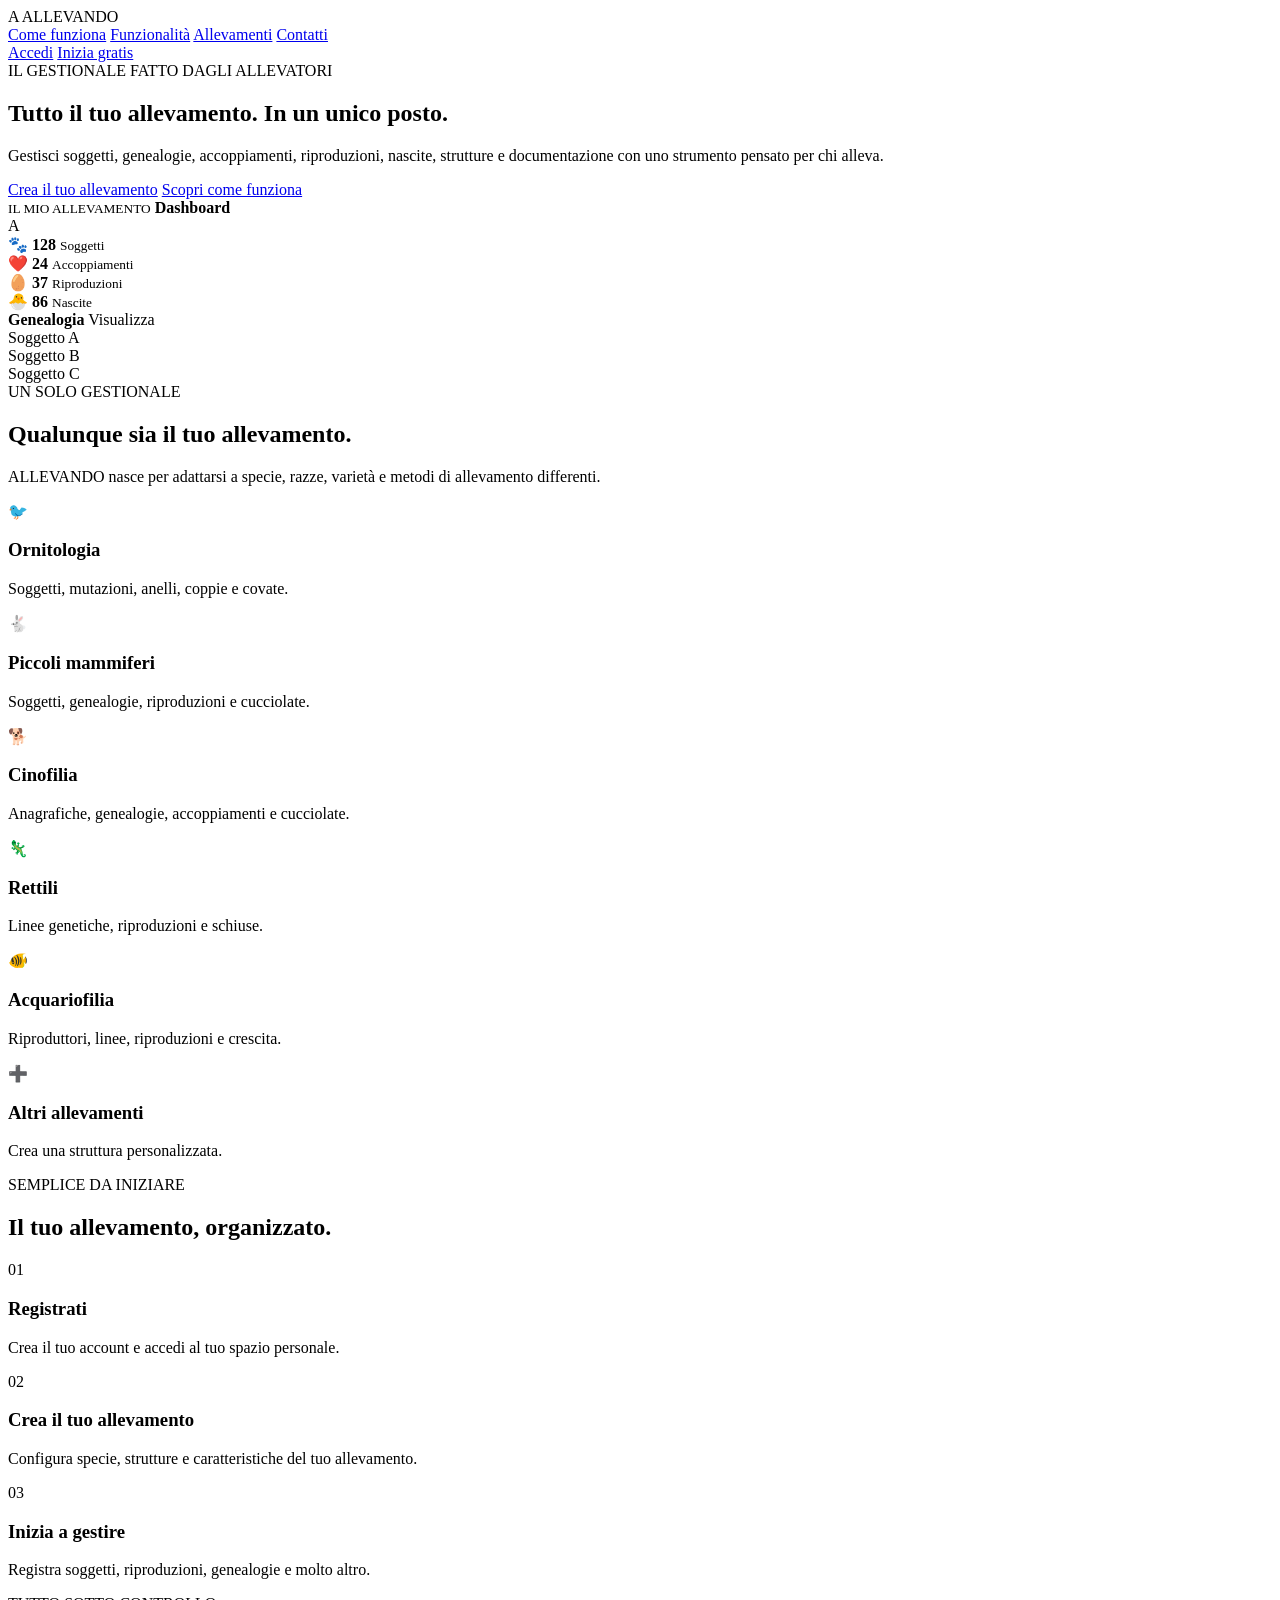
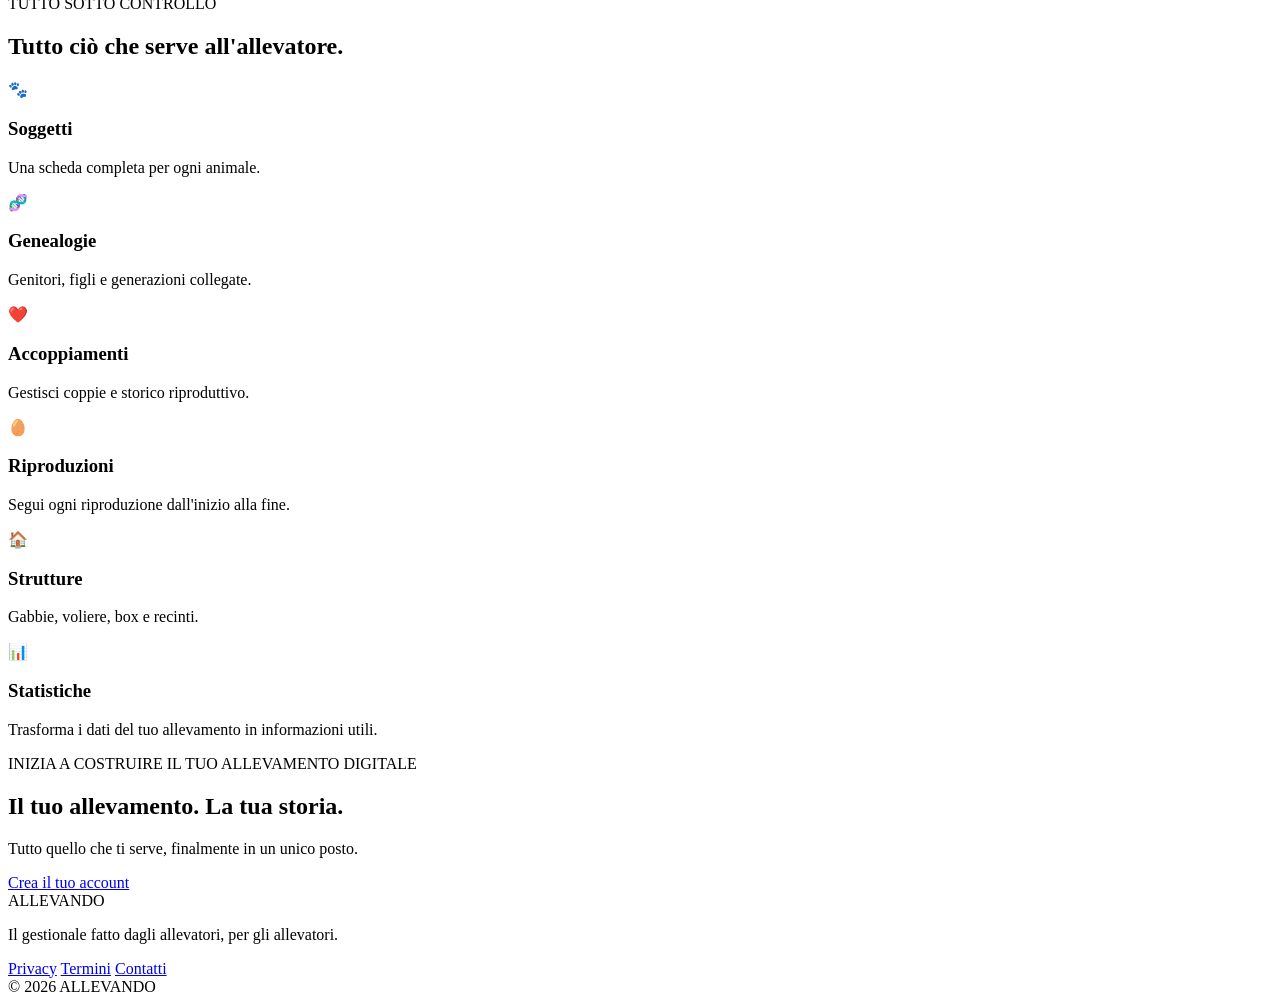
==== index.html @ 3fe0ae97 "Create index.html" ====
<!DOCTYPE html>
<html lang="it">
<head>
    <meta charset="UTF-8">
    <meta name="viewport" content="width=device-width, initial-scale=1.0">

    <title>ALLEVANDO — Il gestionale degli allevatori</title>

    <meta name="description"
          content="ALLEVANDO è il gestionale fatto dagli allevatori, per gli allevatori. Gestisci soggetti, genealogie, riproduzioni e tutto il tuo allevamento.">

    <link rel="stylesheet" href="css/style.css">
</head>

<body>

<header class="navbar">

    <div class="logo">
        <span class="logo-mark">A</span>
        <span class="logo-text">ALLEVANDO</span>
    </div>

    <nav>
        <a href="#come-funziona">Come funziona</a>
        <a href="#funzionalita">Funzionalità</a>
        <a href="#allevamenti">Allevamenti</a>
        <a href="#contatti">Contatti</a>
    </nav>

    <div class="nav-actions">
        <a href="#" class="login">Accedi</a>
        <a href="#" class="btn btn-small">Inizia gratis</a>
    </div>

</header>


<main>

    <!-- HERO -->

    <section class="hero">

        <div class="hero-content">

            <span class="eyebrow">
                IL GESTIONALE FATTO DAGLI ALLEVATORI
            </span>

            <h1>
                Tutto il tuo allevamento.
                <span>In un unico posto.</span>
            </h1>

            <p>
                Gestisci soggetti, genealogie, accoppiamenti,
                riproduzioni, nascite, strutture e documentazione
                con uno strumento pensato per chi alleva.
            </p>

            <div class="hero-buttons">
                <a href="#" class="btn">Crea il tuo allevamento</a>
                <a href="#come-funziona" class="btn btn-outline">
                    Scopri come funziona
                </a>
            </div>

        </div>


        <div class="hero-dashboard">

            <div class="dashboard-header">
                <div>
                    <small>IL MIO ALLEVAMENTO</small>
                    <strong>Dashboard</strong>
                </div>

                <div class="dashboard-avatar">
                    A
                </div>
            </div>

            <div class="dashboard-grid">

                <div class="dashboard-card">
                    <span>🐾</span>
                    <strong>128</strong>
                    <small>Soggetti</small>
                </div>

                <div class="dashboard-card">
                    <span>❤️</span>
                    <strong>24</strong>
                    <small>Accoppiamenti</small>
                </div>

                <div class="dashboard-card">
                    <span>🥚</span>
                    <strong>37</strong>
                    <small>Riproduzioni</small>
                </div>

                <div class="dashboard-card">
                    <span>🐣</span>
                    <strong>86</strong>
                    <small>Nascite</small>
                </div>

            </div>

            <div class="genealogy-card">

                <div class="genealogy-title">
                    <strong>Genealogia</strong>
                    <span>Visualizza</span>
                </div>

                <div class="genealogy">

                    <div class="gene parent">
                        Soggetto A
                    </div>

                    <div class="gene parent">
                        Soggetto B
                    </div>

                    <div class="gene-line"></div>

                    <div class="gene child">
                        Soggetto C
                    </div>

                </div>

            </div>

        </div>

    </section>


    <!-- INTRO -->

    <section class="intro">

        <span class="eyebrow">UN SOLO GESTIONALE</span>

        <h2>
            Qualunque sia il tuo allevamento.
        </h2>

        <p>
            ALLEVANDO nasce per adattarsi a specie, razze,
            varietà e metodi di allevamento differenti.
        </p>

    </section>


    <!-- ALLEVAMENTI -->

    <section id="allevamenti" class="categories">

        <div class="category">
            <span>🐦</span>
            <h3>Ornitologia</h3>
            <p>
                Soggetti, mutazioni, anelli,
                coppie e covate.
            </p>
        </div>

        <div class="category">
            <span>🐇</span>
            <h3>Piccoli mammiferi</h3>
            <p>
                Soggetti, genealogie,
                riproduzioni e cucciolate.
            </p>
        </div>

        <div class="category">
            <span>🐕</span>
            <h3>Cinofilia</h3>
            <p>
                Anagrafiche, genealogie,
                accoppiamenti e cucciolate.
            </p>
        </div>

        <div class="category">
            <span>🦎</span>
            <h3>Rettili</h3>
            <p>
                Linee genetiche,
                riproduzioni e schiuse.
            </p>
        </div>

        <div class="category">
            <span>🐠</span>
            <h3>Acquariofilia</h3>
            <p>
                Riproduttori, linee,
                riproduzioni e crescita.
            </p>
        </div>

        <div class="category">
            <span>➕</span>
            <h3>Altri allevamenti</h3>
            <p>
                Crea una struttura
                personalizzata.
            </p>
        </div>

    </section>


    <!-- COME FUNZIONA -->

    <section id="come-funziona" class="how">

        <div class="section-heading">

            <span class="eyebrow">SEMPLICE DA INIZIARE</span>

            <h2>
                Il tuo allevamento,
                organizzato.
            </h2>

        </div>


        <div class="steps">

            <div class="step">

                <div class="step-number">01</div>

                <h3>Registrati</h3>

                <p>
                    Crea il tuo account e accedi
                    al tuo spazio personale.
                </p>

            </div>


            <div class="step">

                <div class="step-number">02</div>

                <h3>Crea il tuo allevamento</h3>

                <p>
                    Configura specie, strutture
                    e caratteristiche del tuo allevamento.
                </p>

            </div>


            <div class="step">

                <div class="step-number">03</div>

                <h3>Inizia a gestire</h3>

                <p>
                    Registra soggetti, riproduzioni,
                    genealogie e molto altro.
                </p>

            </div>

        </div>

    </section>


    <!-- FUNZIONALITÀ -->

    <section id="funzionalita" class="features">

        <div class="section-heading">

            <span class="eyebrow">TUTTO SOTTO CONTROLLO</span>

            <h2>
                Tutto ciò che serve
                all'allevatore.
            </h2>

        </div>


        <div class="feature-grid">

            <div class="feature">
                <span>🐾</span>
                <h3>Soggetti</h3>
                <p>
                    Una scheda completa per ogni animale.
                </p>
            </div>

            <div class="feature">
                <span>🧬</span>
                <h3>Genealogie</h3>
                <p>
                    Genitori, figli e generazioni collegate.
                </p>
            </div>

            <div class="feature">
                <span>❤️</span>
                <h3>Accoppiamenti</h3>
                <p>
                    Gestisci coppie e storico riproduttivo.
                </p>
            </div>

            <div class="feature">
                <span>🥚</span>
                <h3>Riproduzioni</h3>
                <p>
                    Segui ogni riproduzione dall'inizio alla fine.
                </p>
            </div>

            <div class="feature">
                <span>🏠</span>
                <h3>Strutture</h3>
                <p>
                    Gabbie, voliere, box e recinti.
                </p>
            </div>

            <div class="feature">
                <span>📊</span>
                <h3>Statistiche</h3>
                <p>
                    Trasforma i dati del tuo allevamento
                    in informazioni utili.
                </p>
            </div>

        </div>

    </section>


    <!-- CTA -->

    <section class="final-cta" id="contatti">

        <span class="eyebrow">
            INIZIA A COSTRUIRE IL TUO ALLEVAMENTO DIGITALE
        </span>

        <h2>
            Il tuo allevamento.
            La tua storia.
        </h2>

        <p>
            Tutto quello che ti serve,
            finalmente in un unico posto.
        </p>

        <a href="#" class="btn">
            Crea il tuo account
        </a>

    </section>

</main>


<footer>

    <div class="footer-logo">
        ALLEVANDO
    </div>

    <p>
        Il gestionale fatto dagli allevatori,
        per gli allevatori.
    </p>

    <div class="footer-links">
        <a href="#">Privacy</a>
        <a href="#">Termini</a>
        <a href="#">Contatti</a>
    </div>

    <div class="copyright">
        © 2026 ALLEVANDO
    </div>

</footer>

</body>
</html>
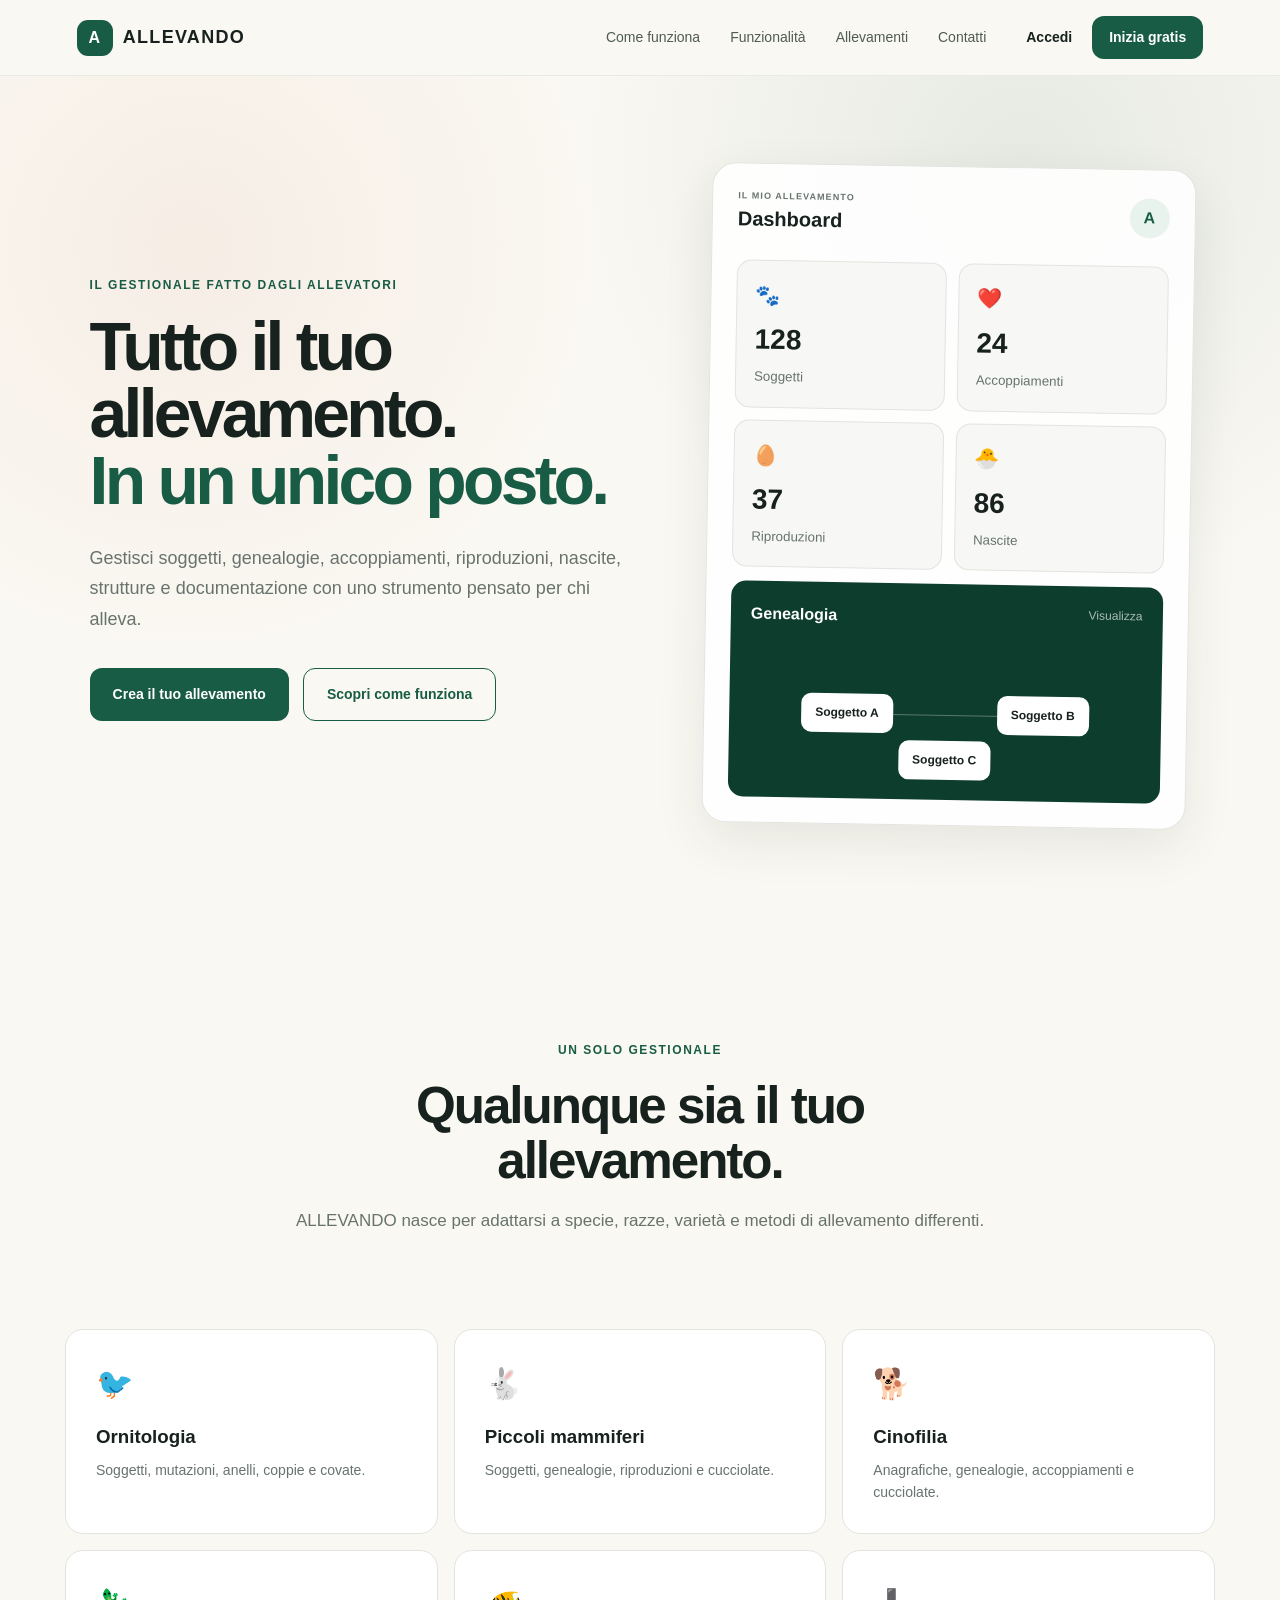
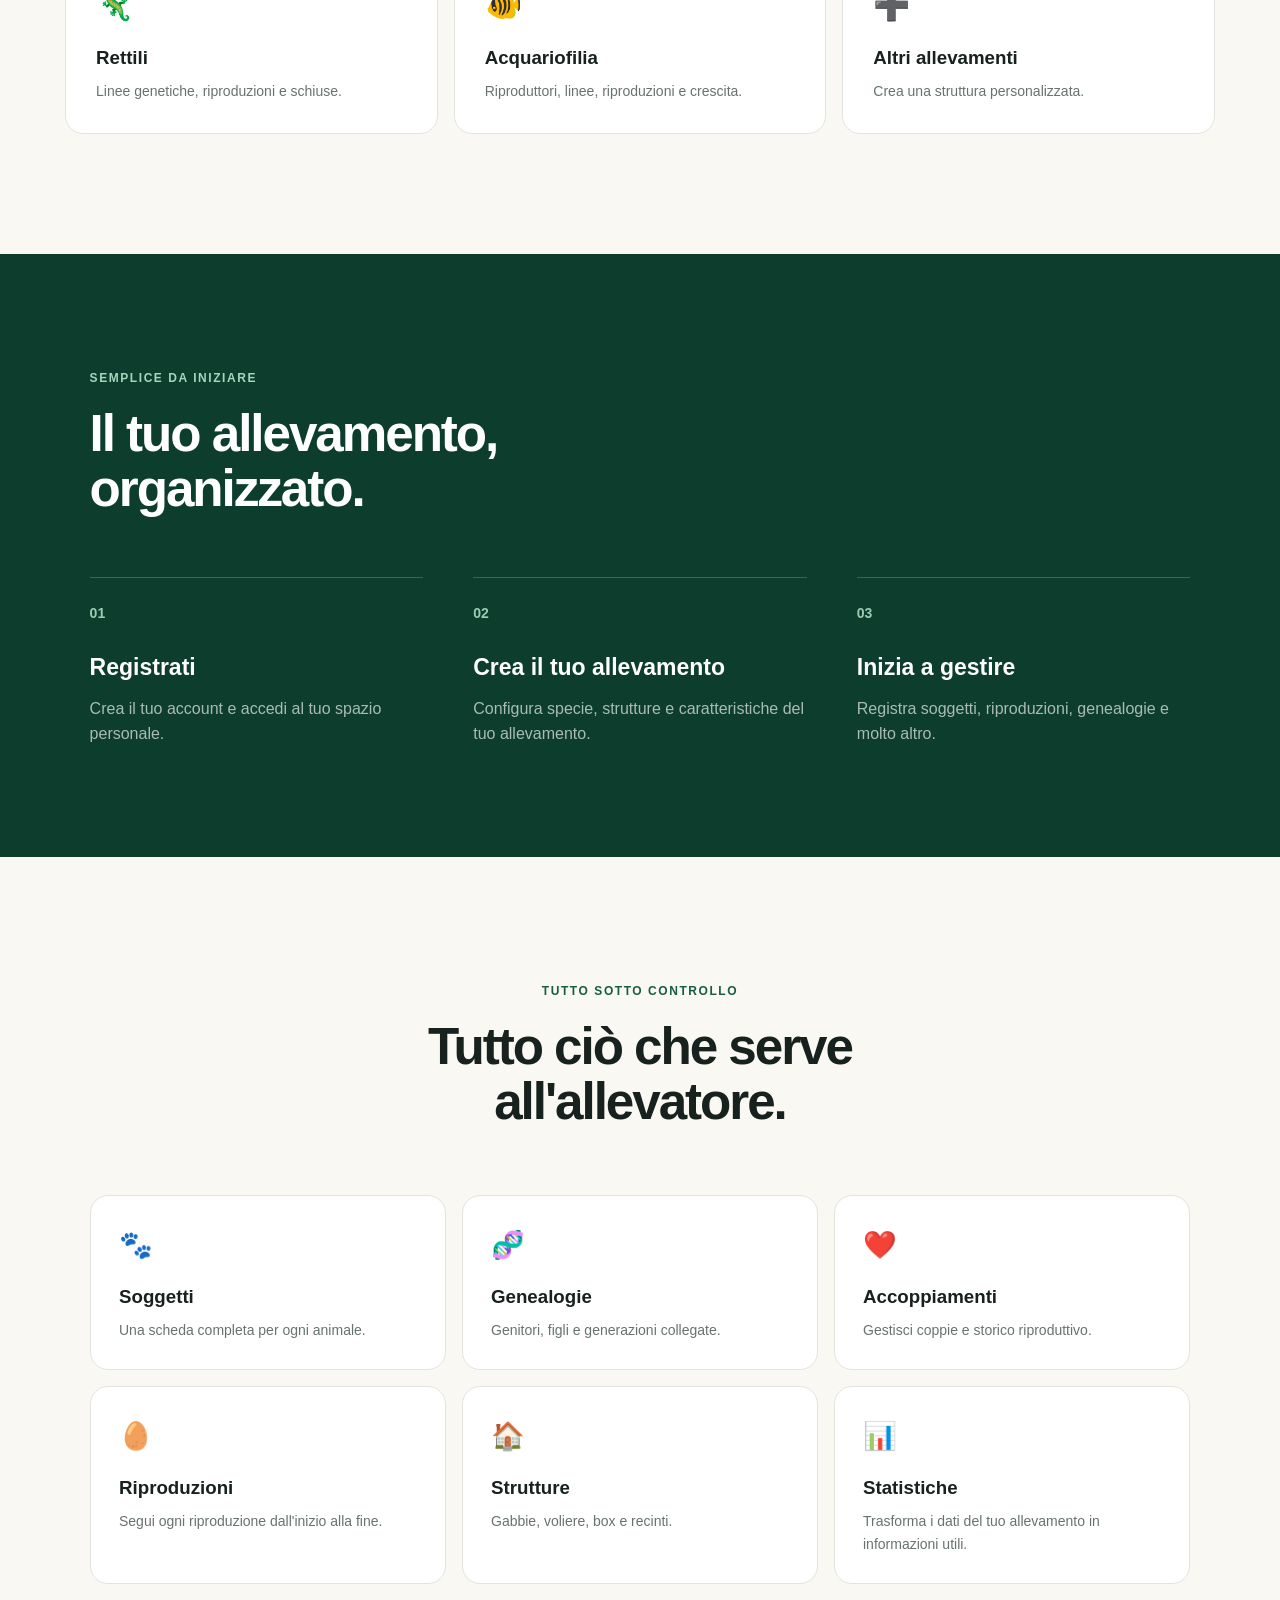
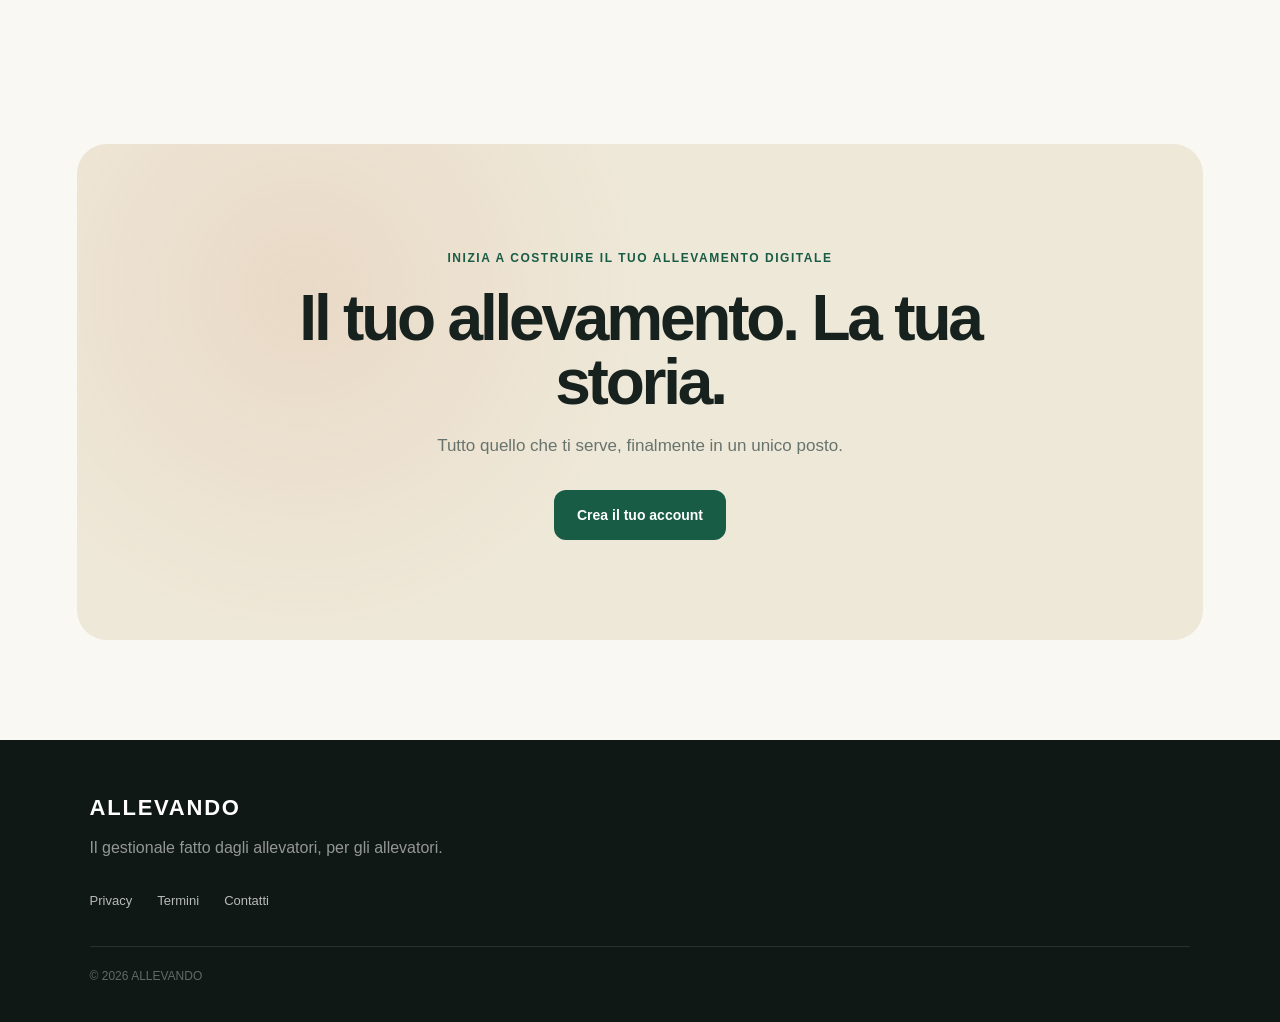
==== commit aac3488a: "Update index.html" ====
--- a/index.html
+++ b/index.html
@@ -3,409 +3,340 @@
 <head>
     <meta charset="UTF-8">
     <meta name="viewport" content="width=device-width, initial-scale=1.0">
-
     <title>ALLEVANDO — Il gestionale degli allevatori</title>
-
     <meta name="description"
           content="ALLEVANDO è il gestionale fatto dagli allevatori, per gli allevatori. Gestisci soggetti, genealogie, riproduzioni e tutto il tuo allevamento.">
-
     <link rel="stylesheet" href="css/style.css">
 </head>
-
 <body>
-
 <header class="navbar">
-
     <div class="logo">
         <span class="logo-mark">A</span>
         <span class="logo-text">ALLEVANDO</span>
     </div>
-
     <nav>
         <a href="#come-funziona">Come funziona</a>
         <a href="#funzionalita">Funzionalità</a>
         <a href="#allevamenti">Allevamenti</a>
         <a href="#contatti">Contatti</a>
     </nav>
-
     <div class="nav-actions">
-        <a href="#" class="login">Accedi</a>
-        <a href="#" class="btn btn-small">Inizia gratis</a>
-    </div>
-
+        <a href="login.html" class="login">Accedi</a>
+        <a href="register.html" class="btn btn-small">Inizia gratis</a>
+    </div>
 </header>
-
-
 <main>
-
     <!-- HERO -->
-
     <section class="hero">
-
         <div class="hero-content">
-
             <span class="eyebrow">
                 IL GESTIONALE FATTO DAGLI ALLEVATORI
             </span>
-
             <h1>
                 Tutto il tuo allevamento.
                 <span>In un unico posto.</span>
             </h1>
-
             <p>
                 Gestisci soggetti, genealogie, accoppiamenti,
                 riproduzioni, nascite, strutture e documentazione
                 con uno strumento pensato per chi alleva.
             </p>
-
             <div class="hero-buttons">
-                <a href="#" class="btn">Crea il tuo allevamento</a>
+                <a href="register.html" class="btn">
+                    Crea il tuo allevamento
+                </a>
                 <a href="#come-funziona" class="btn btn-outline">
                     Scopri come funziona
                 </a>
             </div>
-
-        </div>
-
-
+        </div>
         <div class="hero-dashboard">
-
             <div class="dashboard-header">
                 <div>
                     <small>IL MIO ALLEVAMENTO</small>
                     <strong>Dashboard</strong>
                 </div>
-
                 <div class="dashboard-avatar">
                     A
                 </div>
             </div>
-
             <div class="dashboard-grid">
-
                 <div class="dashboard-card">
                     <span>🐾</span>
                     <strong>128</strong>
                     <small>Soggetti</small>
                 </div>
-
                 <div class="dashboard-card">
                     <span>❤️</span>
                     <strong>24</strong>
                     <small>Accoppiamenti</small>
                 </div>
-
                 <div class="dashboard-card">
                     <span>🥚</span>
                     <strong>37</strong>
                     <small>Riproduzioni</small>
                 </div>
-
                 <div class="dashboard-card">
                     <span>🐣</span>
                     <strong>86</strong>
                     <small>Nascite</small>
                 </div>
-
-            </div>
-
+            </div>
             <div class="genealogy-card">
-
                 <div class="genealogy-title">
                     <strong>Genealogia</strong>
                     <span>Visualizza</span>
                 </div>
-
                 <div class="genealogy">
-
                     <div class="gene parent">
                         Soggetto A
                     </div>
-
                     <div class="gene parent">
                         Soggetto B
                     </div>
-
                     <div class="gene-line"></div>
-
                     <div class="gene child">
                         Soggetto C
                     </div>
-
-                </div>
-
-            </div>
-
-        </div>
-
-    </section>
-
-
+                </div>
+            </div>
+        </div>
+    </section>
     <!-- INTRO -->
-
     <section class="intro">
-
-        <span class="eyebrow">UN SOLO GESTIONALE</span>
-
+        <span class="eyebrow">
+            UN SOLO GESTIONALE
+        </span>
         <h2>
             Qualunque sia il tuo allevamento.
         </h2>
-
         <p>
             ALLEVANDO nasce per adattarsi a specie, razze,
             varietà e metodi di allevamento differenti.
         </p>
-
-    </section>
-
-
+    </section>
     <!-- ALLEVAMENTI -->
-
     <section id="allevamenti" class="categories">
-
         <div class="category">
             <span>🐦</span>
-            <h3>Ornitologia</h3>
+            <h3>
+                Ornitologia
+            </h3>
             <p>
                 Soggetti, mutazioni, anelli,
                 coppie e covate.
             </p>
         </div>
-
         <div class="category">
             <span>🐇</span>
-            <h3>Piccoli mammiferi</h3>
+            <h3>
+                Piccoli mammiferi
+            </h3>
             <p>
                 Soggetti, genealogie,
                 riproduzioni e cucciolate.
             </p>
         </div>
-
         <div class="category">
             <span>🐕</span>
-            <h3>Cinofilia</h3>
+            <h3>
+                Cinofilia
+            </h3>
             <p>
                 Anagrafiche, genealogie,
                 accoppiamenti e cucciolate.
             </p>
         </div>
-
         <div class="category">
             <span>🦎</span>
-            <h3>Rettili</h3>
+            <h3>
+                Rettili
+            </h3>
             <p>
                 Linee genetiche,
                 riproduzioni e schiuse.
             </p>
         </div>
-
         <div class="category">
             <span>🐠</span>
-            <h3>Acquariofilia</h3>
+            <h3>
+                Acquariofilia
+            </h3>
             <p>
                 Riproduttori, linee,
                 riproduzioni e crescita.
             </p>
         </div>
-
         <div class="category">
             <span>➕</span>
-            <h3>Altri allevamenti</h3>
+            <h3>
+                Altri allevamenti
+            </h3>
             <p>
                 Crea una struttura
                 personalizzata.
             </p>
         </div>
-
-    </section>
-
-
+    </section>
     <!-- COME FUNZIONA -->
-
     <section id="come-funziona" class="how">
-
         <div class="section-heading">
-
-            <span class="eyebrow">SEMPLICE DA INIZIARE</span>
-
+            <span class="eyebrow">
+                SEMPLICE DA INIZIARE
+            </span>
             <h2>
                 Il tuo allevamento,
                 organizzato.
             </h2>
-
-        </div>
-
-
+        </div>
         <div class="steps">
-
             <div class="step">
-
-                <div class="step-number">01</div>
-
-                <h3>Registrati</h3>
-
+                <div class="step-number">
+                    01
+                </div>
+                <h3>
+                    Registrati
+                </h3>
                 <p>
                     Crea il tuo account e accedi
                     al tuo spazio personale.
                 </p>
-
-            </div>
-
-
+            </div>
             <div class="step">
-
-                <div class="step-number">02</div>
-
-                <h3>Crea il tuo allevamento</h3>
-
+                <div class="step-number">
+                    02
+                </div>
+                <h3>
+                    Crea il tuo allevamento
+                </h3>
                 <p>
                     Configura specie, strutture
                     e caratteristiche del tuo allevamento.
                 </p>
-
-            </div>
-
-
+            </div>
             <div class="step">
-
-                <div class="step-number">03</div>
-
-                <h3>Inizia a gestire</h3>
-
+                <div class="step-number">
+                    03
+                </div>
+                <h3>
+                    Inizia a gestire
+                </h3>
                 <p>
                     Registra soggetti, riproduzioni,
                     genealogie e molto altro.
                 </p>
-
-            </div>
-
-        </div>
-
-    </section>
-
-
+            </div>
+        </div>
+    </section>
     <!-- FUNZIONALITÀ -->
-
     <section id="funzionalita" class="features">
-
         <div class="section-heading">
-
-            <span class="eyebrow">TUTTO SOTTO CONTROLLO</span>
-
+            <span class="eyebrow">
+                TUTTO SOTTO CONTROLLO
+            </span>
             <h2>
                 Tutto ciò che serve
                 all'allevatore.
             </h2>
-
-        </div>
-
-
+        </div>
         <div class="feature-grid">
-
             <div class="feature">
                 <span>🐾</span>
-                <h3>Soggetti</h3>
+                <h3>
+                    Soggetti
+                </h3>
                 <p>
                     Una scheda completa per ogni animale.
                 </p>
             </div>
-
             <div class="feature">
                 <span>🧬</span>
-                <h3>Genealogie</h3>
+                <h3>
+                    Genealogie
+                </h3>
                 <p>
                     Genitori, figli e generazioni collegate.
                 </p>
             </div>
-
             <div class="feature">
                 <span>❤️</span>
-                <h3>Accoppiamenti</h3>
+                <h3>
+                    Accoppiamenti
+                </h3>
                 <p>
                     Gestisci coppie e storico riproduttivo.
                 </p>
             </div>
-
             <div class="feature">
                 <span>🥚</span>
-                <h3>Riproduzioni</h3>
+                <h3>
+                    Riproduzioni
+                </h3>
                 <p>
                     Segui ogni riproduzione dall'inizio alla fine.
                 </p>
             </div>
-
             <div class="feature">
                 <span>🏠</span>
-                <h3>Strutture</h3>
+                <h3>
+                    Strutture
+                </h3>
                 <p>
                     Gabbie, voliere, box e recinti.
                 </p>
             </div>
-
             <div class="feature">
                 <span>📊</span>
-                <h3>Statistiche</h3>
+                <h3>
+                    Statistiche
+                </h3>
                 <p>
                     Trasforma i dati del tuo allevamento
                     in informazioni utili.
                 </p>
             </div>
-
-        </div>
-
-    </section>
-
-
+        </div>
+    </section>
     <!-- CTA -->
-
     <section class="final-cta" id="contatti">
-
         <span class="eyebrow">
             INIZIA A COSTRUIRE IL TUO ALLEVAMENTO DIGITALE
         </span>
-
         <h2>
             Il tuo allevamento.
             La tua storia.
         </h2>
-
         <p>
             Tutto quello che ti serve,
             finalmente in un unico posto.
         </p>
-
-        <a href="#" class="btn">
+        <a href="register.html" class="btn">
             Crea il tuo account
         </a>
-
-    </section>
-
+    </section>
 </main>
-
-
 <footer>
-
     <div class="footer-logo">
         ALLEVANDO
     </div>
-
     <p>
         Il gestionale fatto dagli allevatori,
         per gli allevatori.
     </p>
-
     <div class="footer-links">
-        <a href="#">Privacy</a>
-        <a href="#">Termini</a>
-        <a href="#">Contatti</a>
-    </div>
-
+        <a href="#">
+            Privacy
+        </a>
+        <a href="#">
+            Termini
+        </a>
+        <a href="#">
+            Contatti
+        </a>
+    </div>
     <div class="copyright">
         © 2026 ALLEVANDO
     </div>
-
 </footer>
-
 </body>
 </html>
--- a/css/style.css
+++ b/css/style.css
@@ -0,0 +1,738 @@
+:root {
+    --green: #185c45;
+    --green-dark: #0d3d2d;
+    --green-light: #e9f3ee;
+    --cream: #faf8f2;
+    --sand: #eee8d8;
+    --terracotta: #c96f4a;
+    --dark: #17211d;
+    --muted: #68736d;
+    --white: #ffffff;
+    --border: #e2e4df;
+
+    --radius: 18px;
+    --shadow: 0 18px 50px rgba(24, 44, 36, 0.09);
+}
+
+* {
+    box-sizing: border-box;
+    margin: 0;
+    padding: 0;
+}
+
+html {
+    scroll-behavior: smooth;
+}
+
+body {
+    font-family: Inter, -apple-system, BlinkMacSystemFont, "Segoe UI",
+        Roboto, Helvetica, Arial, sans-serif;
+    background: var(--cream);
+    color: var(--dark);
+    line-height: 1.6;
+}
+
+a {
+    color: inherit;
+    text-decoration: none;
+}
+
+/* =========================
+   NAVBAR
+========================= */
+
+.navbar {
+    height: 76px;
+    padding: 0 6%;
+    display: flex;
+    align-items: center;
+    justify-content: space-between;
+
+    background: rgba(250, 248, 242, 0.92);
+    backdrop-filter: blur(12px);
+
+    border-bottom: 1px solid rgba(226, 228, 223, 0.7);
+
+    position: sticky;
+    top: 0;
+    z-index: 100;
+}
+
+.logo {
+    display: flex;
+    align-items: center;
+    gap: 10px;
+    font-weight: 800;
+    letter-spacing: 0.08em;
+}
+
+.logo-mark {
+    width: 36px;
+    height: 36px;
+
+    display: flex;
+    align-items: center;
+    justify-content: center;
+
+    border-radius: 11px;
+
+    background: var(--green);
+    color: var(--white);
+
+    font-weight: 800;
+}
+
+.logo-text {
+    font-size: 18px;
+}
+
+.navbar nav {
+    display: flex;
+    gap: 30px;
+    margin-left: auto;
+    margin-right: 40px;
+}
+
+.navbar nav a {
+    color: #4f5b55;
+    font-size: 14px;
+    font-weight: 500;
+
+    transition: color 0.2s ease;
+}
+
+.navbar nav a:hover {
+    color: var(--green);
+}
+
+.nav-actions {
+    display: flex;
+    align-items: center;
+    gap: 20px;
+}
+
+.login {
+    font-size: 14px;
+    font-weight: 600;
+}
+
+.btn {
+    display: inline-flex;
+    align-items: center;
+    justify-content: center;
+
+    padding: 14px 23px;
+
+    background: var(--green);
+    color: white;
+
+    border-radius: 12px;
+
+    font-size: 14px;
+    font-weight: 700;
+
+    transition:
+        transform 0.2s ease,
+        background 0.2s ease,
+        box-shadow 0.2s ease;
+}
+
+.btn:hover {
+    transform: translateY(-2px);
+    background: var(--green-dark);
+    box-shadow: 0 10px 25px rgba(24, 92, 69, 0.2);
+}
+
+.btn-small {
+    padding: 10px 17px;
+}
+
+.btn-outline {
+    background: transparent;
+    color: var(--green);
+    border: 1px solid var(--green);
+}
+
+.btn-outline:hover {
+    color: white;
+}
+
+/* =========================
+   HERO
+========================= */
+
+.hero {
+    min-height: 690px;
+
+    padding: 90px 7% 100px;
+
+    display: grid;
+    grid-template-columns: 1fr 0.9fr;
+    align-items: center;
+    gap: 80px;
+
+    background:
+        radial-gradient(
+            circle at 15% 20%,
+            rgba(201, 111, 74, 0.08),
+            transparent 32%
+        ),
+        radial-gradient(
+            circle at 80% 10%,
+            rgba(24, 92, 69, 0.09),
+            transparent 35%
+        );
+}
+
+.hero-content {
+    max-width: 680px;
+}
+
+.eyebrow {
+    display: inline-block;
+
+    margin-bottom: 18px;
+
+    color: var(--green);
+
+    font-size: 12px;
+    font-weight: 800;
+    letter-spacing: 0.13em;
+}
+
+.hero h1 {
+    font-size: clamp(48px, 5.3vw, 78px);
+    line-height: 0.99;
+    letter-spacing: -0.055em;
+
+    margin-bottom: 28px;
+}
+
+.hero h1 span {
+    display: block;
+    color: var(--green);
+}
+
+.hero-content > p {
+    max-width: 600px;
+
+    color: var(--muted);
+
+    font-size: 18px;
+    line-height: 1.7;
+
+    margin-bottom: 34px;
+}
+
+.hero-buttons {
+    display: flex;
+    gap: 14px;
+    flex-wrap: wrap;
+}
+
+/* =========================
+   DASHBOARD MOCKUP
+========================= */
+
+.hero-dashboard {
+    padding: 25px;
+
+    background: rgba(255, 255, 255, 0.9);
+
+    border: 1px solid var(--border);
+
+    border-radius: 24px;
+
+    box-shadow: var(--shadow);
+
+    transform: rotate(1deg);
+}
+
+.dashboard-header {
+    display: flex;
+    align-items: center;
+    justify-content: space-between;
+
+    margin-bottom: 25px;
+}
+
+.dashboard-header small {
+    display: block;
+
+    color: var(--muted);
+
+    font-size: 9px;
+    font-weight: 800;
+    letter-spacing: 0.12em;
+}
+
+.dashboard-header strong {
+    font-size: 20px;
+}
+
+.dashboard-avatar {
+    width: 40px;
+    height: 40px;
+
+    display: flex;
+    align-items: center;
+    justify-content: center;
+
+    border-radius: 50%;
+
+    background: var(--green-light);
+    color: var(--green);
+
+    font-weight: 800;
+}
+
+.dashboard-grid {
+    display: grid;
+    grid-template-columns: repeat(2, 1fr);
+    gap: 12px;
+}
+
+.dashboard-card {
+    padding: 18px;
+
+    border-radius: 15px;
+
+    background: #f7f8f5;
+
+    border: 1px solid var(--border);
+}
+
+.dashboard-card span {
+    font-size: 20px;
+}
+
+.dashboard-card strong {
+    display: block;
+
+    margin-top: 7px;
+
+    font-size: 28px;
+}
+
+.dashboard-card small {
+    color: var(--muted);
+}
+
+.genealogy-card {
+    margin-top: 14px;
+    padding: 20px;
+
+    border-radius: 15px;
+
+    background: var(--green-dark);
+    color: white;
+}
+
+.genealogy-title {
+    display: flex;
+    justify-content: space-between;
+
+    margin-bottom: 20px;
+}
+
+.genealogy-title span {
+    opacity: 0.65;
+    font-size: 12px;
+}
+
+.genealogy {
+    min-height: 130px;
+
+    display: flex;
+    align-items: center;
+    justify-content: space-around;
+
+    position: relative;
+}
+
+.gene {
+    padding: 10px 14px;
+
+    background: white;
+    color: var(--dark);
+
+    border-radius: 10px;
+
+    font-size: 12px;
+    font-weight: 700;
+
+    position: relative;
+    z-index: 2;
+}
+
+.child {
+    position: absolute;
+    bottom: 0;
+}
+
+.gene-line {
+    position: absolute;
+
+    width: 42%;
+    height: 1px;
+
+    background: rgba(255,255,255,0.3);
+
+    top: 50%;
+}
+
+/* =========================
+   INTRO
+========================= */
+
+.intro {
+    text-align: center;
+
+    max-width: 760px;
+
+    margin: 0 auto;
+
+    padding: 110px 25px 65px;
+}
+
+.intro h2,
+.section-heading h2 {
+    font-size: clamp(36px, 4vw, 52px);
+    line-height: 1.08;
+    letter-spacing: -0.04em;
+
+    margin-bottom: 18px;
+}
+
+.intro p {
+    color: var(--muted);
+    font-size: 17px;
+}
+
+/* =========================
+   CATEGORIES
+========================= */
+
+.categories {
+    max-width: 1200px;
+
+    margin: 0 auto;
+
+    padding: 30px 25px 120px;
+
+    display: grid;
+    grid-template-columns: repeat(3, 1fr);
+    gap: 16px;
+}
+
+.category {
+    padding: 30px;
+
+    background: white;
+
+    border: 1px solid var(--border);
+
+    border-radius: var(--radius);
+
+    transition:
+        transform 0.2s ease,
+        box-shadow 0.2s ease;
+}
+
+.category:hover {
+    transform: translateY(-5px);
+    box-shadow: var(--shadow);
+}
+
+.category > span {
+    font-size: 30px;
+}
+
+.category h3 {
+    margin-top: 14px;
+    margin-bottom: 7px;
+}
+
+.category p {
+    color: var(--muted);
+    font-size: 14px;
+}
+
+/* =========================
+   HOW
+========================= */
+
+.how {
+    padding: 110px 7%;
+
+    background: var(--green-dark);
+    color: white;
+}
+
+.section-heading {
+    max-width: 700px;
+    margin-bottom: 60px;
+}
+
+.how .eyebrow {
+    color: #a7d5bd;
+}
+
+.how .section-heading h2 {
+    max-width: 600px;
+}
+
+.steps {
+    max-width: 1200px;
+
+    margin: auto;
+
+    display: grid;
+    grid-template-columns: repeat(3, 1fr);
+
+    gap: 50px;
+}
+
+.step {
+    border-top: 1px solid rgba(255,255,255,0.2);
+    padding-top: 24px;
+}
+
+.step-number {
+    color: #9fcbb4;
+
+    font-size: 14px;
+    font-weight: 800;
+
+    margin-bottom: 25px;
+}
+
+.step h3 {
+    font-size: 23px;
+    margin-bottom: 10px;
+}
+
+.step p {
+    color: rgba(255,255,255,0.65);
+}
+
+/* =========================
+   FEATURES
+========================= */
+
+.features {
+    padding: 120px 7%;
+}
+
+.features .section-heading {
+    margin: auto;
+    text-align: center;
+}
+
+.feature-grid {
+    max-width: 1100px;
+
+    margin: 65px auto 0;
+
+    display: grid;
+    grid-template-columns: repeat(3, 1fr);
+
+    gap: 16px;
+}
+
+.feature {
+    padding: 28px;
+
+    background: white;
+
+    border: 1px solid var(--border);
+
+    border-radius: var(--radius);
+}
+
+.feature > span {
+    font-size: 27px;
+}
+
+.feature h3 {
+    margin-top: 15px;
+    margin-bottom: 7px;
+}
+
+.feature p {
+    color: var(--muted);
+    font-size: 14px;
+}
+
+/* =========================
+   CTA
+========================= */
+
+.final-cta {
+    margin: 40px 6% 100px;
+
+    padding: 100px 30px;
+
+    text-align: center;
+
+    background:
+        radial-gradient(
+            circle at 20% 30%,
+            rgba(201,111,74,0.12),
+            transparent 35%
+        ),
+        var(--sand);
+
+    border-radius: 30px;
+}
+
+.final-cta h2 {
+    max-width: 750px;
+
+    margin: auto auto 18px;
+
+    font-size: clamp(40px, 5vw, 64px);
+
+    line-height: 1;
+
+    letter-spacing: -0.05em;
+}
+
+.final-cta p {
+    color: var(--muted);
+
+    font-size: 17px;
+
+    margin-bottom: 30px;
+}
+
+/* =========================
+   FOOTER
+========================= */
+
+footer {
+    padding: 50px 7% 35px;
+
+    background: #101815;
+
+    color: white;
+}
+
+.footer-logo {
+    font-size: 22px;
+    font-weight: 800;
+    letter-spacing: 0.08em;
+}
+
+footer > p {
+    margin-top: 10px;
+
+    color: rgba(255,255,255,0.55);
+}
+
+.footer-links {
+    display: flex;
+    gap: 25px;
+
+    margin-top: 30px;
+
+    font-size: 13px;
+}
+
+.footer-links a {
+    color: rgba(255,255,255,0.7);
+}
+
+.copyright {
+    margin-top: 35px;
+
+    padding-top: 20px;
+
+    border-top: 1px solid rgba(255,255,255,0.1);
+
+    color: rgba(255,255,255,0.35);
+
+    font-size: 12px;
+}
+
+/* =========================
+   MOBILE
+========================= */
+
+@media (max-width: 900px) {
+
+    .navbar nav {
+        display: none;
+    }
+
+    .hero {
+        grid-template-columns: 1fr;
+        gap: 50px;
+
+        padding-top: 65px;
+    }
+
+    .hero-dashboard {
+        transform: none;
+    }
+
+    .categories,
+    .feature-grid {
+        grid-template-columns: repeat(2, 1fr);
+    }
+
+    .steps {
+        grid-template-columns: 1fr;
+        gap: 35px;
+    }
+}
+
+@media (max-width: 600px) {
+
+    .navbar {
+        padding: 0 20px;
+    }
+
+    .login {
+        display: none;
+    }
+
+    .hero {
+        padding: 55px 20px 70px;
+    }
+
+    .hero h1 {
+        font-size: 48px;
+    }
+
+    .hero-content > p {
+        font-size: 16px;
+    }
+
+    .hero-dashboard {
+        padding: 18px;
+    }
+
+    .categories,
+    .feature-grid {
+        grid-template-columns: 1fr;
+
+        padding-left: 20px;
+        padding-right: 20px;
+    }
+
+    .how,
+    .features {
+        padding-left: 20px;
+        padding-right: 20px;
+    }
+
+    .final-cta {
+        margin-left: 15px;
+        margin-right: 15px;
+    }
+
+    .nav-actions .btn-small {
+        display: none;
+    }
+}
